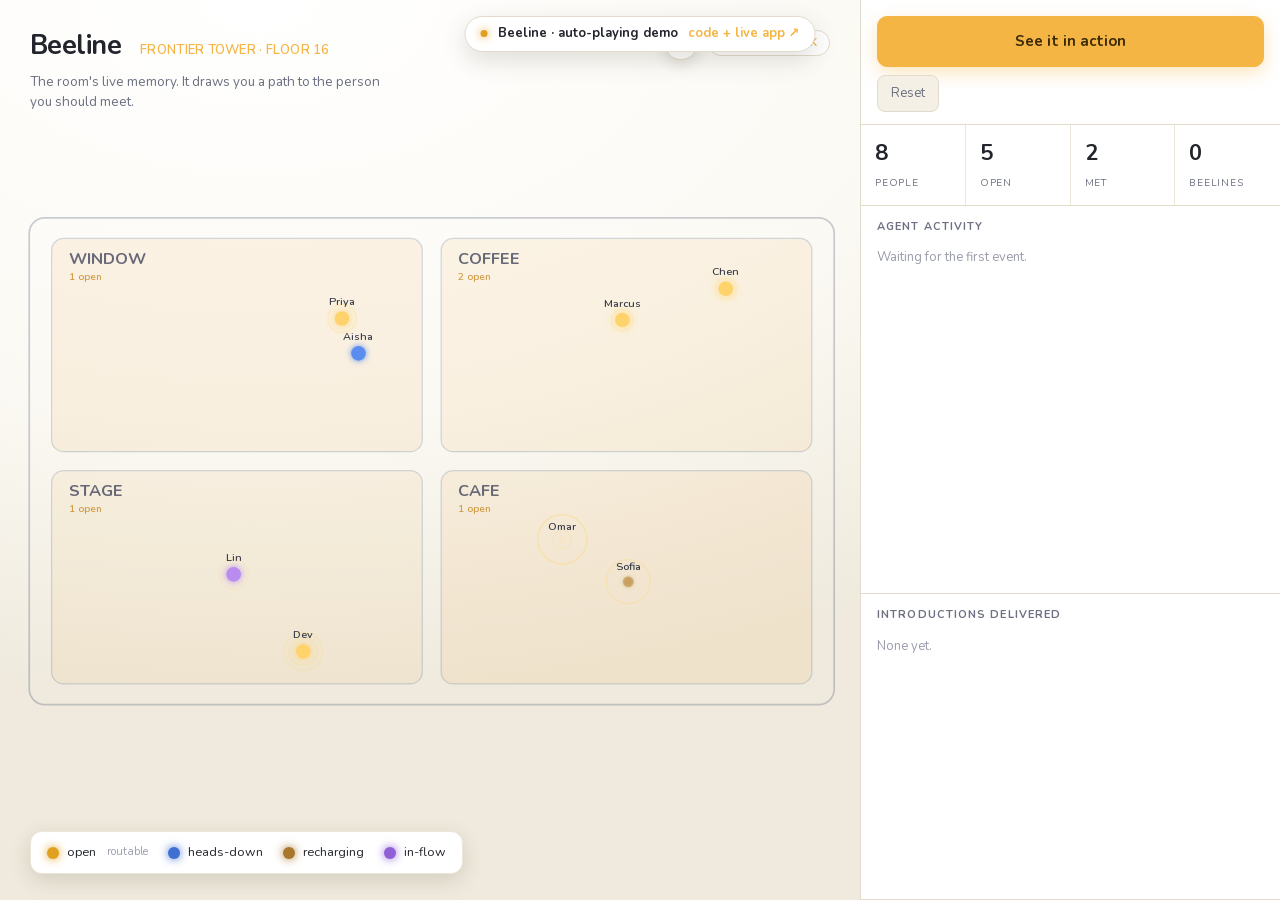
==== docs/index.html @ a18ce35c "Permanent static demo for GitHub Pages: docs/ auto-plays the self-narrating guided demo (no backend)" ====
<!doctype html>
<html lang="en">
<head>
<meta charset="utf-8" />
<meta name="viewport" content="width=device-width, initial-scale=1" />
<title>Beeline — floor 16, live</title>
<link rel="stylesheet" href="fonts/nunito.css" />
<link rel="stylesheet" href="style.css" />
<script>try{document.documentElement.dataset.theme=localStorage.getItem('beeline-theme')||'light';}catch(e){document.documentElement.dataset.theme='light';}</script>
<script>document.documentElement.setAttribute('data-static','1');</script>
<style>
  html[data-static] #qr, html[data-static] #btn-config, html[data-static] #btn-live,
  html[data-static] #meta, html[data-static] #btn-move, html[data-static] #btn-recharge,
  html[data-static] #btn-intro, html[data-static] #btn-demo { display:none !important; }
  #static-banner {
    position: fixed; left: 50%; transform: translateX(-50%); top: 16px; z-index: 50;
    background: var(--panel); color: var(--text); border: 1px solid var(--line);
    border-radius: 999px; padding: 7px 15px; font-size: 13px; font-weight: 700;
    box-shadow: 0 8px 24px var(--shadow); display: flex; gap: 10px; align-items: center;
    font-family: "Nunito", system-ui, sans-serif;
  }
  #static-banner .dot { width: 7px; height: 7px; border-radius: 50%; background: var(--open); box-shadow: 0 0 8px var(--open); }
  #static-banner a { color: var(--accent); text-decoration: none; }
  @media (max-width: 900px){ #static-banner { top: 8px; font-size: 12px; } }
</style>
</head>
<body>
<div id="static-banner"><span class="dot"></span><span>Beeline · auto-playing demo</span><a href="https://github.com/aaryaa8/beeline" target="_blank" rel="noopener">code + live app &#8599;</a></div>

<!-- ============ MAP : the headline ============ -->
<div id="map">
  <canvas id="floor"></canvas>

  <div id="title">
    <div class="brand">
      <h1>Beeline</h1>
      <span class="tag">FRONTIER TOWER · FLOOR 16</span>
    </div>
    <p>The room's live memory. It draws you a path to the person you should meet.</p>
  </div>

  <div id="topright">
    <button id="btn-theme" title="Switch to dark" aria-label="Switch theme">&#9790;</button>
    <div id="mode-badge">source <b id="mode-label">mock</b></div>
  </div>

  <!-- match card (money-shot narration), populated on a delivered intro -->
  <div id="matchcard">
    <div class="kicker">Beeline · go this way</div>
    <div class="head" id="mc-head"></div>
    <div class="msg" id="mc-msg"></div>
    <div class="why" id="mc-why"></div>
    <div class="match" id="mc-match"></div>
    <div class="route" id="mc-route"></div>
  </div>

  <div id="legend">
    <div class="k"><span class="swatch" style="color:var(--open);background:var(--open)"></span>open<span class="sub">routable</span></div>
    <div class="k"><span class="swatch" style="color:var(--heads);background:var(--heads)"></span>heads-down</div>
    <div class="k"><span class="swatch" style="color:var(--recharge);background:var(--recharge)"></span>recharging</div>
    <div class="k"><span class="swatch" style="color:var(--flow);background:var(--flow)"></span>in-flow</div>
  </div>

  <div id="qr">
    <div id="qr-slot"></div>
    <div class="cap">Scan to join</div>
    <div class="url" id="qr-url">/join</div>
  </div>

  <!-- guided, self-narrating demo overlay (lower-third captions) -->
  <div id="guide" hidden>
    <div class="guide-inner">
      <div class="guide-top">
        <span class="guide-kicker">Guided demo</span>
        <span class="guide-step" id="guide-step"></span>
      </div>
      <div class="guide-cap" id="guide-cap" aria-live="polite"></div>
      <div class="guide-bar"><div class="guide-bar-fill" id="guide-bar-fill"></div></div>
      <div class="guide-controls">
        <button id="guide-restart" class="guide-btn">Restart</button>
        <button id="guide-skip" class="guide-btn">Skip</button>
      </div>
    </div>
  </div>
</div>

<!-- ============ SIDE PANEL : agents + intros ============ -->
<div id="side">
  <div id="controls">
    <button class="primary cta" id="btn-fill">See it in action</button>
    <button id="btn-demo">Fill the room</button>
    <button id="btn-move">Move someone</button>
    <button id="btn-recharge">Tap recharging</button>
    <button id="btn-intro">Send a beeline</button>
    <button id="btn-config">Configure space</button>
    <button class="ghost" id="btn-reset">Reset</button>
  </div>
  <div id="meta">
    <span class="chip-meta">mode <b id="meta-mode">mock</b></span>
    <button id="btn-live" class="ghost" style="padding:3px 9px;font-size:11px;">use live stream</button>
  </div>

  <div id="counters">
    <div class="counter"><b id="n-people">0</b><span>people</span></div>
    <div class="counter"><b id="n-open">0</b><span>open</span></div>
    <div class="counter"><b id="n-met">0</b><span>met</span></div>
    <div class="counter"><b id="n-intros">0</b><span>beelines</span></div>
  </div>

  <div class="section" id="traces">
    <h2>Agent activity <span class="count" id="trace-count"></span></h2>
    <div class="scroll" id="trace-list"><div class="empty">Waiting for the first event.</div></div>
  </div>

  <div class="section" id="intros">
    <h2>Introductions delivered <span class="count" id="intro-count"></span></h2>
    <div class="scroll" id="intro-list"><div class="empty">None yet.</div></div>
  </div>
</div>

<!-- ============ CONFIGURE SPACE : drawer ============ -->
<div id="cfg-scrim" hidden></div>
<aside id="cfg" hidden aria-label="Configure space">
  <div class="cfg-head">
    <div>
      <h2>Configure space</h2>
      <p>Set up the map for wherever you are deploying it.</p>
    </div>
    <button id="cfg-close" class="ghost" aria-label="Close">Close</button>
  </div>

  <div class="cfg-body">
    <section class="cfg-sec">
      <h3>Areas</h3>
      <p class="cfg-note">These are the areas the floor plan lays out. Rename, reorder, remove, or add up to eight, then apply.</p>
      <div id="cfg-zones"></div>
      <div class="cfg-row-actions">
        <button id="cfg-add">Add area</button>
        <button id="cfg-apply" class="primary">Apply areas</button>
      </div>
    </section>

    <section class="cfg-sec">
      <h3>Scan the room</h3>
      <p class="cfg-note">Take or choose a photo of the space. Beeline suggests areas and landmarks you can apply.</p>
      <label class="cfg-file">
        <input type="file" id="cfg-scan-file" accept="image/*" capture="environment" />
        <span>Choose or take a photo</span>
      </label>
      <p class="cfg-note cfg-scan-note" id="cfg-scan-note" hidden>Camera needs the shared https link; you can still choose a photo.</p>
      <div id="cfg-scan-out"></div>
    </section>

    <section class="cfg-sec">
      <h3>Optimize the room</h3>
      <p class="cfg-note">Reads the live room and suggests moves that turn shared interests into introductions.</p>
      <button id="cfg-optimize">Get suggestions</button>
      <div id="cfg-opt-out"></div>
    </section>
  </div>
</aside>

<script src="app.js"></script>
<script>setTimeout(function(){var b=document.getElementById('btn-fill'); if(b) b.click();}, 2200);</script>
</body>
</html>
---- docs/fonts/nunito.css ----
/* cyrillic-ext */
@font-face {
  font-family: 'Nunito';
  font-style: normal;
  font-weight: 400;
  font-display: swap;
  src: url(nunito-1.woff2) format('woff2');
  unicode-range: U+0460-052F, U+1C80-1C8A, U+20B4, U+2DE0-2DFF, U+A640-A69F, U+FE2E-FE2F;
}
/* cyrillic */
@font-face {
  font-family: 'Nunito';
  font-style: normal;
  font-weight: 400;
  font-display: swap;
  src: url(nunito-2.woff2) format('woff2');
  unicode-range: U+0301, U+0400-045F, U+0490-0491, U+04B0-04B1, U+2116;
}
/* vietnamese */
@font-face {
  font-family: 'Nunito';
  font-style: normal;
  font-weight: 400;
  font-display: swap;
  src: url(nunito-3.woff2) format('woff2');
  unicode-range: U+0102-0103, U+0110-0111, U+0128-0129, U+0168-0169, U+01A0-01A1, U+01AF-01B0, U+0300-0301, U+0303-0304, U+0308-0309, U+0323, U+0329, U+1EA0-1EF9, U+20AB;
}
/* latin-ext */
@font-face {
  font-family: 'Nunito';
  font-style: normal;
  font-weight: 400;
  font-display: swap;
  src: url(nunito-4.woff2) format('woff2');
  unicode-range: U+0100-02BA, U+02BD-02C5, U+02C7-02CC, U+02CE-02D7, U+02DD-02FF, U+0304, U+0308, U+0329, U+1D00-1DBF, U+1E00-1E9F, U+1EF2-1EFF, U+2020, U+20A0-20AB, U+20AD-20C0, U+2113, U+2C60-2C7F, U+A720-A7FF;
}
/* latin */
@font-face {
  font-family: 'Nunito';
  font-style: normal;
  font-weight: 400;
  font-display: swap;
  src: url(nunito-5.woff2) format('woff2');
  unicode-range: U+0000-00FF, U+0131, U+0152-0153, U+02BB-02BC, U+02C6, U+02DA, U+02DC, U+0304, U+0308, U+0329, U+2000-206F, U+20AC, U+2122, U+2191, U+2193, U+2212, U+2215, U+FEFF, U+FFFD;
}
/* cyrillic-ext */
@font-face {
  font-family: 'Nunito';
  font-style: normal;
  font-weight: 600;
  font-display: swap;
  src: url(nunito-1.woff2) format('woff2');
  unicode-range: U+0460-052F, U+1C80-1C8A, U+20B4, U+2DE0-2DFF, U+A640-A69F, U+FE2E-FE2F;
}
/* cyrillic */
@font-face {
  font-family: 'Nunito';
  font-style: normal;
  font-weight: 600;
  font-display: swap;
  src: url(nunito-2.woff2) format('woff2');
  unicode-range: U+0301, U+0400-045F, U+0490-0491, U+04B0-04B1, U+2116;
}
/* vietnamese */
@font-face {
  font-family: 'Nunito';
  font-style: normal;
  font-weight: 600;
  font-display: swap;
  src: url(nunito-3.woff2) format('woff2');
  unicode-range: U+0102-0103, U+0110-0111, U+0128-0129, U+0168-0169, U+01A0-01A1, U+01AF-01B0, U+0300-0301, U+0303-0304, U+0308-0309, U+0323, U+0329, U+1EA0-1EF9, U+20AB;
}
/* latin-ext */
@font-face {
  font-family: 'Nunito';
  font-style: normal;
  font-weight: 600;
  font-display: swap;
  src: url(nunito-4.woff2) format('woff2');
  unicode-range: U+0100-02BA, U+02BD-02C5, U+02C7-02CC, U+02CE-02D7, U+02DD-02FF, U+0304, U+0308, U+0329, U+1D00-1DBF, U+1E00-1E9F, U+1EF2-1EFF, U+2020, U+20A0-20AB, U+20AD-20C0, U+2113, U+2C60-2C7F, U+A720-A7FF;
}
/* latin */
@font-face {
  font-family: 'Nunito';
  font-style: normal;
  font-weight: 600;
  font-display: swap;
  src: url(nunito-5.woff2) format('woff2');
  unicode-range: U+0000-00FF, U+0131, U+0152-0153, U+02BB-02BC, U+02C6, U+02DA, U+02DC, U+0304, U+0308, U+0329, U+2000-206F, U+20AC, U+2122, U+2191, U+2193, U+2212, U+2215, U+FEFF, U+FFFD;
}
/* cyrillic-ext */
@font-face {
  font-family: 'Nunito';
  font-style: normal;
  font-weight: 700;
  font-display: swap;
  src: url(nunito-1.woff2) format('woff2');
  unicode-range: U+0460-052F, U+1C80-1C8A, U+20B4, U+2DE0-2DFF, U+A640-A69F, U+FE2E-FE2F;
}
/* cyrillic */
@font-face {
  font-family: 'Nunito';
  font-style: normal;
  font-weight: 700;
  font-display: swap;
  src: url(nunito-2.woff2) format('woff2');
  unicode-range: U+0301, U+0400-045F, U+0490-0491, U+04B0-04B1, U+2116;
}
/* vietnamese */
@font-face {
  font-family: 'Nunito';
  font-style: normal;
  font-weight: 700;
  font-display: swap;
  src: url(nunito-3.woff2) format('woff2');
  unicode-range: U+0102-0103, U+0110-0111, U+0128-0129, U+0168-0169, U+01A0-01A1, U+01AF-01B0, U+0300-0301, U+0303-0304, U+0308-0309, U+0323, U+0329, U+1EA0-1EF9, U+20AB;
}
/* latin-ext */
@font-face {
  font-family: 'Nunito';
  font-style: normal;
  font-weight: 700;
  font-display: swap;
  src: url(nunito-4.woff2) format('woff2');
  unicode-range: U+0100-02BA, U+02BD-02C5, U+02C7-02CC, U+02CE-02D7, U+02DD-02FF, U+0304, U+0308, U+0329, U+1D00-1DBF, U+1E00-1E9F, U+1EF2-1EFF, U+2020, U+20A0-20AB, U+20AD-20C0, U+2113, U+2C60-2C7F, U+A720-A7FF;
}
/* latin */
@font-face {
  font-family: 'Nunito';
  font-style: normal;
  font-weight: 700;
  font-display: swap;
  src: url(nunito-5.woff2) format('woff2');
  unicode-range: U+0000-00FF, U+0131, U+0152-0153, U+02BB-02BC, U+02C6, U+02DA, U+02DC, U+0304, U+0308, U+0329, U+2000-206F, U+20AC, U+2122, U+2191, U+2193, U+2212, U+2215, U+FEFF, U+FFFD;
}
/* cyrillic-ext */
@font-face {
  font-family: 'Nunito';
  font-style: normal;
  font-weight: 800;
  font-display: swap;
  src: url(nunito-1.woff2) format('woff2');
  unicode-range: U+0460-052F, U+1C80-1C8A, U+20B4, U+2DE0-2DFF, U+A640-A69F, U+FE2E-FE2F;
}
/* cyrillic */
@font-face {
  font-family: 'Nunito';
  font-style: normal;
  font-weight: 800;
  font-display: swap;
  src: url(nunito-2.woff2) format('woff2');
  unicode-range: U+0301, U+0400-045F, U+0490-0491, U+04B0-04B1, U+2116;
}
/* vietnamese */
@font-face {
  font-family: 'Nunito';
  font-style: normal;
  font-weight: 800;
  font-display: swap;
  src: url(nunito-3.woff2) format('woff2');
  unicode-range: U+0102-0103, U+0110-0111, U+0128-0129, U+0168-0169, U+01A0-01A1, U+01AF-01B0, U+0300-0301, U+0303-0304, U+0308-0309, U+0323, U+0329, U+1EA0-1EF9, U+20AB;
}
/* latin-ext */
@font-face {
  font-family: 'Nunito';
  font-style: normal;
  font-weight: 800;
  font-display: swap;
  src: url(nunito-4.woff2) format('woff2');
  unicode-range: U+0100-02BA, U+02BD-02C5, U+02C7-02CC, U+02CE-02D7, U+02DD-02FF, U+0304, U+0308, U+0329, U+1D00-1DBF, U+1E00-1E9F, U+1EF2-1EFF, U+2020, U+20A0-20AB, U+20AD-20C0, U+2113, U+2C60-2C7F, U+A720-A7FF;
}
/* latin */
@font-face {
  font-family: 'Nunito';
  font-style: normal;
  font-weight: 800;
  font-display: swap;
  src: url(nunito-5.woff2) format('woff2');
  unicode-range: U+0000-00FF, U+0131, U+0152-0153, U+02BB-02BC, U+02C6, U+02DA, U+02DC, U+0304, U+0308, U+0329, U+2000-206F, U+20AC, U+2122, U+2191, U+2193, U+2212, U+2215, U+FEFF, U+FFFD;
}
---- docs/style.css ----
/* ============================================================= *
 * Beeline — WP6 floor-plan map. Light by default, projector-legible,
 * with a dark variant behind [data-theme="dark"]. The honey accent
 * carries across both. No CDNs, no build step. All styling lives here.
 * ============================================================= */
:root {
  /* ---- LIGHT (default): clean, warm, high-contrast ---- */
  --bg:        #f4f1e9;
  --map-bg:    #fbf9f3;
  --map-g1:    #ffffff;
  --map-g3:    #efeadd;
  --panel:     #ffffff;
  --panel-2:   #f4f0e6;
  --line:      #e2dbcb;
  --line-soft: #ece6d8;
  --text:      #23252c;
  --dim:       #6c7080;
  --dim-2:     #9a9dab;
  --hover:     #efeadd;

  /* the two blue chips used across intro/match cards */
  --chip-blue-bg:     rgba(70,110,190,.12);
  --chip-blue-fg:     #3a63b0;
  --chip-blue-border: rgba(70,110,190,.28);

  /* match card (money shot) surface */
  --card-bg:     linear-gradient(180deg, #fffaf0, #fdf6e8);
  --card-border: #e6d3a3;
  --card-line:   #ecdcb4;

  /* emotional-state colors (self-reported, never sensed) */
  --open:      #e0a020;   /* warm honey, darkened for light bg */
  --heads:     #3f6fd0;   /* blue           */
  --recharge:  #a9772c;   /* dim amber      */
  --flow:      #8f5fd6;   /* violet         */

  --ok:        #2f9d57;   /* approved       */
  --hold:      #c79021;   /* held           */
  --veto:      #cc5340;   /* vetoed         */

  --accent:    #f5b544;
  --path:      #e0a020;
  --shadow:    rgba(60,55,35,.16);
}

:root[data-theme="dark"] {
  --bg:        #0a0b0f;
  --map-bg:    #0d0f16;
  --map-g1:    #12151f;
  --map-g3:    #090a10;
  --panel:     #10121a;
  --panel-2:   #161824;
  --line:      #262a3a;
  --line-soft: #1c1f2c;
  --text:      #eef1f7;
  --dim:       #8b90a3;
  --dim-2:     #626678;
  --hover:     #1e2130;

  --chip-blue-bg:     rgba(120,150,200,.14);
  --chip-blue-fg:     #a9c4ef;
  --chip-blue-border: rgba(120,150,200,.3);

  --card-bg:     linear-gradient(180deg, rgba(28,24,14,.96), rgba(18,16,12,.96));
  --card-border: #4a3f22;
  --card-line:   #38301b;

  --open:      #ffd36b;
  --heads:     #5b8def;
  --recharge:  #b98a3e;
  --flow:      #b98cf0;

  --ok:        #6bd08a;
  --hold:      #e6bb52;
  --veto:      #e0705f;

  --accent:    #ffd36b;
  --path:      #ffd884;
  --shadow:    rgba(0,0,0,.5);
}

* { box-sizing: border-box; }
html, body { height: 100%; margin: 0; }
body {
  background: var(--bg);
  color: var(--text);
  font: 15px/1.5 "Nunito", ui-sans-serif, -apple-system, "SF Pro Text", system-ui, sans-serif;
  display: grid;
  grid-template-columns: 1fr 420px;
  overflow: hidden;
  -webkit-font-smoothing: antialiased;
}

/* On a projector or laptop (wide) the map takes the flexible column and the
   panel is a fixed 420px, which is the demo target. Below 900px (a phone, or a
   cramped preview) that would crush the floor plan, so stack instead: map on
   top with a real height, panel scrolling beneath. The map is never squeezed. */
@media (max-width: 900px) {
  body { grid-template-columns: 1fr; grid-template-rows: 62vh 1fr; overflow: auto; }
  #map { min-height: 62vh; }
  #side { border-left: none; border-top: 1px solid var(--line); }
}

/* ------------------------------------------------------------- *
 * MAP (the headline)
 * ------------------------------------------------------------- */
#map {
  position: relative;
  background:
    radial-gradient(1200px 700px at 30% 0%, var(--map-g1) 0%, var(--map-bg) 60%, var(--map-g3) 100%);
  overflow: hidden;
}
#map canvas#floor { position: absolute; inset: 0; display: block; width: 100%; height: 100%; }

#title { position: absolute; top: 26px; left: 30px; pointer-events: none; z-index: 3; }
#title .brand { display: flex; align-items: baseline; gap: 12px; }
#title h1 { margin: 0; font-size: 27px; font-weight: 700; letter-spacing: -0.02em; }
#title .tag { color: var(--accent); font-size: 13px; font-weight: 600; letter-spacing: .02em; }
#title p { margin: 5px 0 0; color: var(--dim); font-size: 13.5px; max-width: 46ch; }

/* top-right cluster: theme toggle + live/mock badge */
#topright {
  position: absolute; top: 26px; right: 30px; z-index: 4;
  display: flex; align-items: center; gap: 10px;
}
#btn-theme {
  width: 34px; height: 34px; padding: 0; border-radius: 50%;
  font-size: 16px; line-height: 1; cursor: pointer;
  background: var(--panel); color: var(--text);
  border: 1px solid var(--line); box-shadow: 0 4px 14px var(--shadow);
  display: flex; align-items: center; justify-content: center;
  transition: background .15s ease, border-color .15s ease;
}
#btn-theme:hover { background: var(--hover); border-color: var(--accent); }
#mode-badge {
  font-size: 11px; letter-spacing: .12em; text-transform: uppercase;
  color: var(--dim); border: 1px solid var(--line);
  padding: 4px 11px; border-radius: 20px; background: var(--panel);
}
#mode-badge b { color: var(--accent); font-weight: 700; }
#mode-badge.live b { color: var(--ok); }
:root[data-theme="dark"] #mode-badge { background: rgba(0,0,0,.25); }

/* state legend */
#legend {
  position: absolute; left: 30px; bottom: 26px; z-index: 3;
  display: flex; gap: 20px; flex-wrap: wrap;
  background: var(--panel); border: 1px solid var(--line-soft);
  border-radius: 12px; padding: 11px 16px; backdrop-filter: blur(4px);
  box-shadow: 0 6px 20px var(--shadow);
}
#legend .k { display: flex; align-items: center; gap: 8px; font-size: 12.5px; color: var(--text); }
#legend .swatch { width: 12px; height: 12px; border-radius: 50%; box-shadow: 0 0 10px currentColor; }
#legend .sub { color: var(--dim-2); font-size: 11px; margin-left: 3px; }

/* QR — judges scan to join */
#qr {
  position: absolute; right: 30px; bottom: 26px; z-index: 3;
  background: #f7f7f2; color: #14161c; border-radius: 14px;
  padding: 12px 12px 10px; text-align: center;
  box-shadow: 0 10px 30px rgba(0,0,0,.45);
  width: 168px;
}
#qr canvas, #qr .placeholder { display: block; margin: 0 auto; border-radius: 6px; }
#qr .placeholder {
  width: 132px; height: 132px; background: #e9e9e2; color: #14161c;
  display: flex; align-items: center; justify-content: center; text-align: center;
  font-size: 10px; padding: 8px; line-height: 1.3; border: 1px dashed #b9b9ad;
}
#qr .cap { margin-top: 7px; font-size: 11px; font-weight: 700; letter-spacing: .04em; }
#qr .url { font-size: 10px; color: #565a63; word-break: break-all; margin-top: 1px; }

/* match card — the money shot narration */
#matchcard {
  position: absolute; left: 30px; top: 118px; z-index: 4;
  width: 340px; max-width: 42vw;
  background: var(--card-bg);
  border: 1px solid var(--card-border); border-radius: 16px;
  padding: 16px 18px; box-shadow: 0 18px 50px var(--shadow);
  opacity: 0; transform: translateY(-8px); pointer-events: none;
  transition: opacity .4s ease, transform .4s ease;
}
#matchcard.show { opacity: 1; transform: translateY(0); }
#matchcard .kicker {
  font-size: 10.5px; letter-spacing: .14em; text-transform: uppercase;
  color: var(--accent); font-weight: 700;
}
#matchcard .head { margin: 6px 0 2px; font-size: 17px; font-weight: 600; }
#matchcard .msg { margin: 8px 0 0; font-size: 14px; color: var(--text); }
#matchcard .why { margin: 8px 0 0; font-size: 12.5px; color: var(--dim); }
#matchcard .match {
  margin-top: 12px; padding-top: 11px; border-top: 1px solid var(--card-line);
  display: flex; flex-direction: column; gap: 7px;
}
#matchcard .pair {
  display: flex; align-items: center; gap: 8px; flex-wrap: wrap;
  font-size: 12px;
}
#matchcard .chip {
  background: rgba(245,181,68,.16); color: var(--open);
  border: 1px solid rgba(245,181,68,.36); border-radius: 20px;
  padding: 2px 10px; font-weight: 600;
}
#matchcard .chip.topic { background: var(--chip-blue-bg); color: var(--chip-blue-fg); border-color: var(--chip-blue-border); }
#matchcard .arrow { color: var(--dim); }
#matchcard .route {
  margin-top: 11px; font-size: 12px; color: var(--dim);
}
#matchcard .route b { color: var(--text); font-weight: 600; }

/* ------------------------------------------------------------- *
 * GUIDED DEMO — self-narrating lower-third captions
 * Dark banner + white text so it stays legible on the light map
 * and in a screen recording, regardless of theme.
 * ------------------------------------------------------------- */
#guide {
  position: absolute; left: 50%; bottom: 30px; transform: translateX(-50%);
  z-index: 6; width: min(620px, 60vw); pointer-events: none;
}
#guide[hidden] { display: none; }
#guide .guide-inner {
  background: rgba(18,19,26,.92); color: #fff;
  border: 1px solid rgba(255,216,132,.28); border-radius: 14px;
  padding: 13px 18px 12px; box-shadow: 0 16px 44px rgba(0,0,0,.42);
  backdrop-filter: blur(6px);
  opacity: 0; transform: translateY(10px);
  transition: opacity .35s ease, transform .35s ease;
}
#guide.show .guide-inner { opacity: 1; transform: translateY(0); pointer-events: auto; }
.guide-top {
  display: flex; justify-content: space-between; align-items: center;
  margin-bottom: 6px;
}
.guide-kicker {
  font-size: 10px; letter-spacing: .16em; text-transform: uppercase;
  color: #ffd884; font-weight: 700;
}
.guide-step { font-size: 11px; color: rgba(255,255,255,.6); font-variant-numeric: tabular-nums; }
.guide-cap {
  font-size: 18px; line-height: 1.4; font-weight: 600; color: #fff;
  min-height: 2.6em; display: flex; align-items: center;
}
.guide-bar {
  height: 4px; border-radius: 4px; background: rgba(255,255,255,.14);
  overflow: hidden; margin-top: 10px;
}
.guide-bar-fill {
  height: 100%; width: 0%; border-radius: 4px;
  background: linear-gradient(90deg, #f5b544, #ffd884);
}
.guide-controls { display: flex; gap: 8px; margin-top: 11px; justify-content: flex-end; }
.guide-btn {
  font: inherit; font-size: 12.5px; font-weight: 700; cursor: pointer;
  padding: 6px 14px; border-radius: 8px;
  background: rgba(255,255,255,.1); color: #fff;
  border: 1px solid rgba(255,255,255,.22);
  transition: background .15s ease, border-color .15s ease;
}
.guide-btn:hover { background: rgba(255,255,255,.2); border-color: rgba(255,216,132,.5); }
#guide-restart { background: rgba(245,181,68,.9); color: #3a2b06; border-color: rgba(245,181,68,.9); }
#guide-restart:hover { background: #ffd884; }
@media (max-width: 900px) { #guide { width: 86vw; bottom: 16px; } .guide-cap { font-size: 16px; } }

/* scan robustness note (camera needs https) */
.cfg-scan-note {
  margin-top: 10px; margin-bottom: 0;
  color: var(--hold); font-size: 12px;
}
.cfg-scan-note[hidden] { display: none; }

/* ------------------------------------------------------------- *
 * SIDE PANEL — agent activity + introductions
 * ------------------------------------------------------------- */
#side {
  background: var(--panel);
  border-left: 1px solid var(--line);
  display: flex; flex-direction: column; overflow: hidden;
}
#controls { padding: 16px 16px 12px; border-bottom: 1px solid var(--line); display: flex; flex-wrap: wrap; gap: 8px; }
button {
  font: inherit; font-size: 13px; padding: 8px 13px; border-radius: 8px; cursor: pointer;
  background: var(--panel-2); color: var(--text); border: 1px solid var(--line);
  transition: background .15s ease, border-color .15s ease;
}
button:hover { background: var(--hover); }
button.primary { background: var(--accent); color: #3a2b06; border-color: var(--accent); font-weight: 700; }
button.primary:hover { filter: brightness(1.06); }
button.ghost { color: var(--dim); }

/* the dominant call-to-action: full-width, larger, gently pulsing so a
   first-time visitor knows where to click */
button.cta {
  flex: 1 0 100%;
  padding: 13px 16px; font-size: 15px; letter-spacing: .01em;
  border-radius: 10px;
  box-shadow: 0 6px 18px rgba(245,181,68,.34);
  animation: cta-pulse 2.4s ease-in-out infinite;
}
button.cta:hover { filter: brightness(1.06); animation: none; }
@keyframes cta-pulse {
  0%, 100% { box-shadow: 0 6px 18px rgba(245,181,68,.30); }
  50%      { box-shadow: 0 6px 26px rgba(245,181,68,.55); }
}
@media (prefers-reduced-motion: reduce) { button.cta { animation: none; } }
#meta { padding: 0 16px 14px; font-size: 11.5px; color: var(--dim); display: flex; flex-wrap: wrap; gap: 6px; align-items: center; }
.chip-meta { border: 1px solid var(--line); border-radius: 20px; padding: 3px 10px; }
.chip-meta b { color: var(--text); font-weight: 600; }

/* counters row */
#counters {
  display: grid; grid-template-columns: repeat(4, 1fr);
  border-bottom: 1px solid var(--line);
}
#counters .counter { padding: 12px 14px; border-right: 1px solid var(--line-soft); }
#counters .counter:last-child { border-right: none; }
#counters b { display: block; font-size: 22px; font-weight: 700; font-variant-numeric: tabular-nums; }
#counters span { font-size: 10px; color: var(--dim); text-transform: uppercase; letter-spacing: .08em; }

.section { border-bottom: 1px solid var(--line); display: flex; flex-direction: column; min-height: 0; }
.section > h2 {
  margin: 0; padding: 13px 16px 9px; font-size: 11px; font-weight: 700;
  text-transform: uppercase; letter-spacing: .1em; color: var(--dim);
  display: flex; justify-content: space-between; align-items: center;
}
.section > h2 .count { color: var(--dim-2); font-weight: 600; }
.scroll { overflow-y: auto; padding: 0 16px 14px; }
#traces { flex: 1 1 56%; }
#intros { flex: 1 1 44%; }

/* trace entries */
.trace {
  border-left: 3px solid var(--line);
  padding: 8px 0 10px 13px; margin-bottom: 11px;
}
.trace.approved { border-left-color: var(--ok); }
.trace.held     { border-left-color: var(--hold); }
.trace.vetoed   { border-left-color: var(--veto); }
.trace .ev { font-size: 11.5px; color: var(--dim); letter-spacing: .02em; }
.trace .ev b { color: var(--text); font-weight: 600; }
.trace .step { font-size: 13px; margin-top: 4px; display: flex; gap: 7px; align-items: baseline; }
.trace .step .name {
  color: var(--dim); font-size: 11px; min-width: 92px; letter-spacing: .02em;
  font-variant: small-caps; text-transform: lowercase;
}
.trace .step .detail { flex: 1; }
.tag { font-size: 10px; padding: 1px 7px; border-radius: 5px; letter-spacing: .05em; font-weight: 700; white-space: nowrap; }
.tag.ok   { background: rgba(107,208,138,.16); color: var(--ok); }
.tag.hold { background: rgba(230,187,82,.16); color: var(--hold); }
.tag.no   { background: rgba(224,112,95,.16); color: var(--veto); }

/* introduction cards */
.intro {
  background: var(--panel-2); border: 1px solid var(--line); border-radius: 11px;
  padding: 12px 13px; margin-bottom: 10px;
}
.intro .to { font-size: 11.5px; color: var(--dim); }
.intro .to b { color: var(--text); font-weight: 600; }
.intro .msg { margin-top: 5px; font-size: 13.5px; line-height: 1.45; }
.intro .foot {
  margin-top: 8px; padding-top: 8px; border-top: 1px solid var(--line-soft);
  display: flex; flex-wrap: wrap; gap: 6px;
}
.intro .mchip {
  font-size: 10.5px; border-radius: 20px; padding: 2px 9px; font-weight: 600;
  background: rgba(245,181,68,.14); color: var(--open); border: 1px solid rgba(245,181,68,.3);
}
.intro .mchip.via { background: var(--chip-blue-bg); color: var(--chip-blue-fg); border-color: var(--chip-blue-border); }

.empty { color: var(--dim-2); font-size: 13px; padding: 4px 0 8px; }

/* thin scrollbars */
.scroll::-webkit-scrollbar { width: 8px; }
.scroll::-webkit-scrollbar-thumb { background: transparent; border-radius: 8px; }
.scroll:hover::-webkit-scrollbar-thumb { background: var(--line); }

/* ------------------------------------------------------------- *
 * CONFIGURE SPACE — drawer
 * ------------------------------------------------------------- */
#cfg-scrim {
  position: fixed; inset: 0; z-index: 20;
  background: rgba(20,18,12,.42); backdrop-filter: blur(2px);
}
#cfg {
  position: fixed; top: 0; right: 0; bottom: 0; z-index: 21;
  width: 440px; max-width: 92vw;
  background: var(--panel); border-left: 1px solid var(--line);
  box-shadow: -18px 0 50px var(--shadow);
  display: flex; flex-direction: column;
  transform: translateX(0); animation: cfg-in .22s ease;
}
@keyframes cfg-in { from { transform: translateX(24px); opacity: .4; } to { transform: translateX(0); opacity: 1; } }
#cfg[hidden], #cfg-scrim[hidden] { display: none; }

.cfg-head {
  display: flex; align-items: flex-start; justify-content: space-between; gap: 12px;
  padding: 18px 20px 14px; border-bottom: 1px solid var(--line);
}
.cfg-head h2 { margin: 0; font-size: 17px; font-weight: 800; }
.cfg-head p { margin: 3px 0 0; font-size: 12.5px; color: var(--dim); }

.cfg-body { overflow-y: auto; padding: 4px 20px 24px; }
.cfg-sec { padding: 18px 0; border-bottom: 1px solid var(--line-soft); }
.cfg-sec:last-child { border-bottom: none; }
.cfg-sec h3 { margin: 0 0 4px; font-size: 12px; font-weight: 800; text-transform: uppercase; letter-spacing: .08em; }
.cfg-note { margin: 0 0 12px; font-size: 12.5px; color: var(--dim); line-height: 1.5; }

.cfg-zone {
  display: flex; align-items: center; gap: 7px; margin-bottom: 8px;
}
.cfg-zone input[type="text"] {
  flex: 1; font: inherit; font-size: 13.5px; padding: 8px 11px;
  border-radius: 8px; border: 1px solid var(--line);
  background: var(--panel-2); color: var(--text);
}
.cfg-zone input[type="text"]:focus { outline: none; border-color: var(--accent); }
.cfg-zone .mv {
  width: 30px; height: 32px; padding: 0; font-size: 13px; line-height: 1;
  border-radius: 7px; color: var(--dim);
}
.cfg-zone .rm { color: var(--veto); }
.cfg-zone .mv:disabled { opacity: .3; cursor: default; }

.cfg-row-actions { display: flex; gap: 8px; margin-top: 12px; }

.cfg-file {
  display: block; border: 1px dashed var(--line); border-radius: 10px;
  padding: 16px; text-align: center; cursor: pointer; color: var(--dim);
  font-size: 13px; background: var(--panel-2);
  transition: border-color .15s ease, color .15s ease;
}
.cfg-file:hover { border-color: var(--accent); color: var(--text); }
.cfg-file input { position: absolute; width: 1px; height: 1px; opacity: 0; overflow: hidden; }

.cfg-result { margin-top: 14px; }
.cfg-result .src {
  font-size: 10.5px; text-transform: uppercase; letter-spacing: .08em;
  color: var(--dim-2); margin-bottom: 8px;
}
.cfg-result .summary { font-size: 12.5px; color: var(--dim); line-height: 1.5; margin-bottom: 10px; }
.cfg-chips { display: flex; flex-wrap: wrap; gap: 6px; margin-bottom: 12px; }
.cfg-chip {
  font-size: 12px; font-weight: 600; border-radius: 20px; padding: 3px 11px;
  background: rgba(245,181,68,.14); color: var(--open); border: 1px solid rgba(245,181,68,.3);
}
.cfg-landmark { font-size: 12.5px; color: var(--text); margin: 5px 0; }
.cfg-landmark b { font-weight: 700; }
.cfg-landmark span { color: var(--dim); }

.cfg-sug {
  border-left: 3px solid var(--accent); padding: 4px 0 6px 12px; margin: 10px 0;
}
.cfg-sug .t { font-size: 13.5px; font-weight: 700; }
.cfg-sug .d { font-size: 12.5px; color: var(--dim); line-height: 1.5; margin-top: 2px; }

.cfg-busy { font-size: 12.5px; color: var(--dim); padding: 8px 0; }
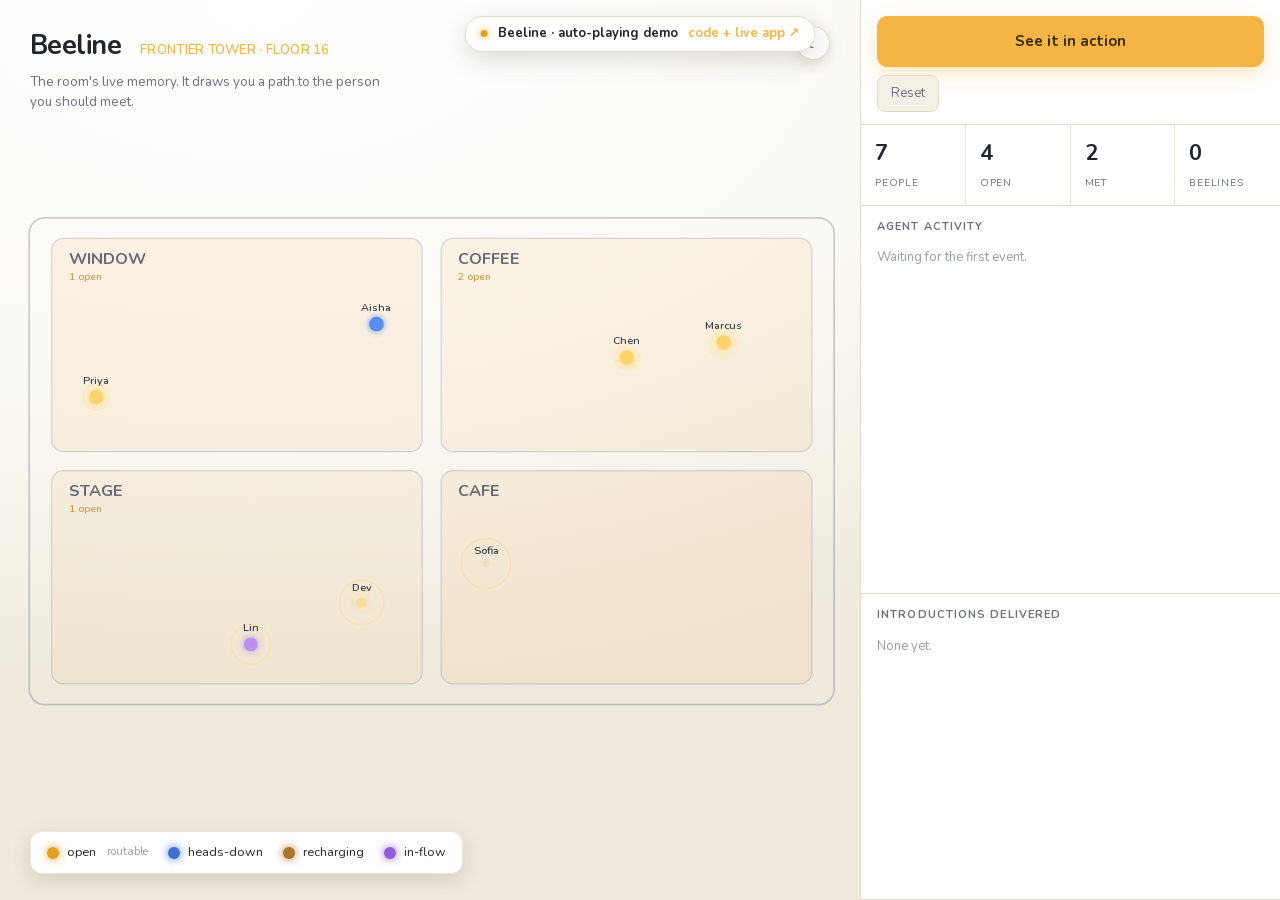
==== commit b905d467: "docs: hide source badge on static demo so the banner sits cleanly" ====
--- a/docs/index.html
+++ b/docs/index.html
@@ -11,7 +11,7 @@
 <style>
   html[data-static] #qr, html[data-static] #btn-config, html[data-static] #btn-live,
   html[data-static] #meta, html[data-static] #btn-move, html[data-static] #btn-recharge,
-  html[data-static] #btn-intro, html[data-static] #btn-demo { display:none !important; }
+  html[data-static] #btn-intro, html[data-static] #btn-demo, html[data-static] #mode-badge { display:none !important; }
   #static-banner {
     position: fixed; left: 50%; transform: translateX(-50%); top: 16px; z-index: 50;
     background: var(--panel); color: var(--text); border: 1px solid var(--line);
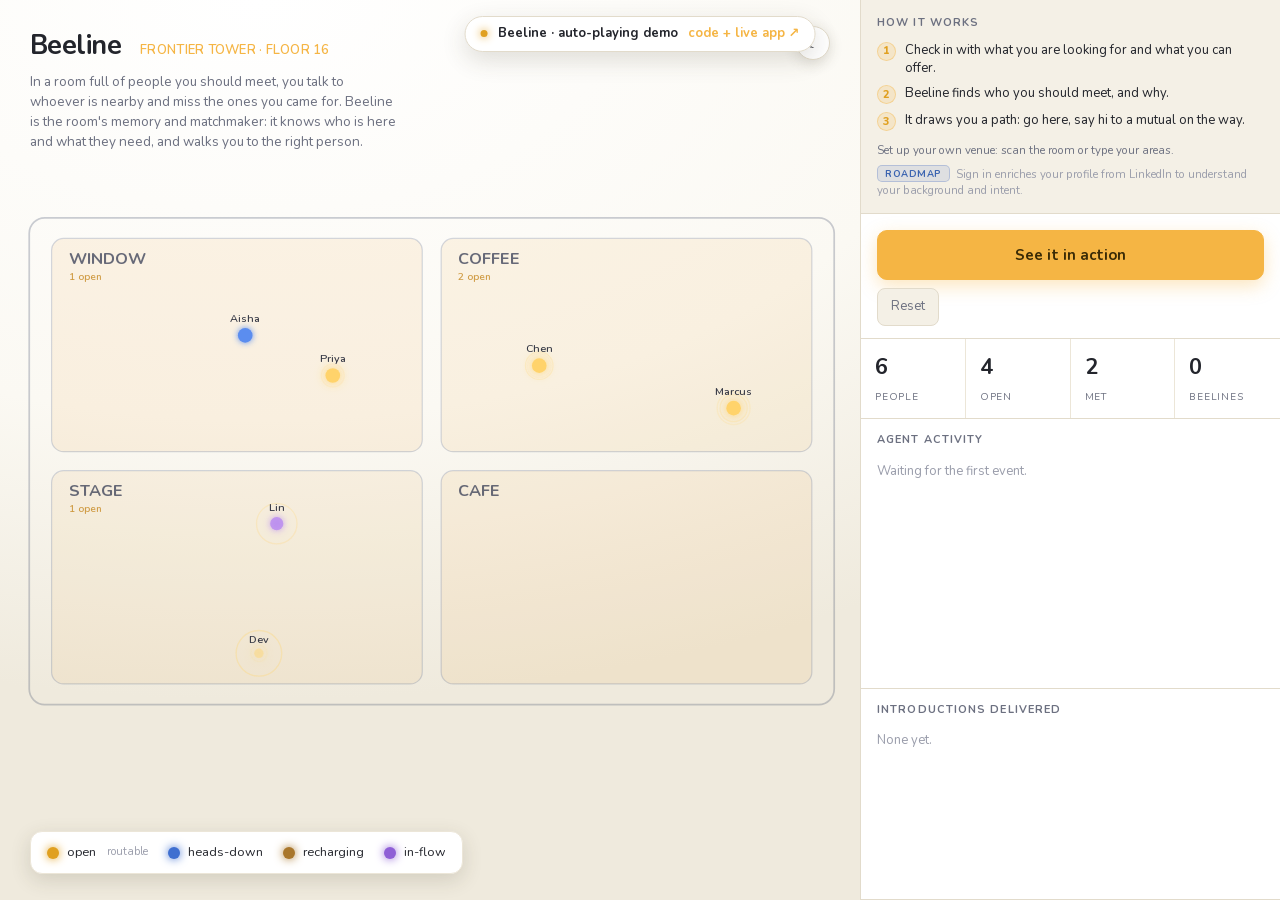
==== commit fddfa52f: "Demo clarity: state the problem+goal in the header, always-visible 'How it works' 3-step, LinkedIn-e" ====
--- a/docs/index.html
+++ b/docs/index.html
@@ -25,7 +25,7 @@
 </style>
 </head>
 <body>
-<div id="static-banner"><span class="dot"></span><span>Beeline · auto-playing demo</span><a href="https://github.com/aaryaa8/beeline" target="_blank" rel="noopener">code + live app &#8599;</a></div>
+<div id="static-banner"><span class="dot"></span><span>Beeline &middot; auto-playing demo</span><a href="https://github.com/aaryaa8/beeline" target="_blank" rel="noopener">code + live app &#8599;</a></div>
 
 <!-- ============ MAP : the headline ============ -->
 <div id="map">
@@ -36,7 +36,7 @@
       <h1>Beeline</h1>
       <span class="tag">FRONTIER TOWER · FLOOR 16</span>
     </div>
-    <p>The room's live memory. It draws you a path to the person you should meet.</p>
+    <p>In a room full of people you should meet, you talk to whoever is nearby and miss the ones you came for. Beeline is the room's memory and matchmaker: it knows who is here and what they need, and walks you to the right person.</p>
   </div>
 
   <div id="topright">
@@ -67,16 +67,16 @@
     <div class="url" id="qr-url">/join</div>
   </div>
 
-  <!-- guided, self-narrating demo overlay (lower-third captions) -->
+  <!-- guided, self-narrating demo — a full-width bar pinned to the bottom -->
   <div id="guide" hidden>
+    <div class="guide-bar"><div class="guide-bar-fill" id="guide-bar-fill"></div></div>
     <div class="guide-inner">
-      <div class="guide-top">
+      <div class="guide-main">
         <span class="guide-kicker">Guided demo</span>
+        <div class="guide-cap" id="guide-cap" aria-live="polite"></div>
+      </div>
+      <div class="guide-side">
         <span class="guide-step" id="guide-step"></span>
-      </div>
-      <div class="guide-cap" id="guide-cap" aria-live="polite"></div>
-      <div class="guide-bar"><div class="guide-bar-fill" id="guide-bar-fill"></div></div>
-      <div class="guide-controls">
         <button id="guide-restart" class="guide-btn">Restart</button>
         <button id="guide-skip" class="guide-btn">Skip</button>
       </div>
@@ -86,6 +86,19 @@
 
 <!-- ============ SIDE PANEL : agents + intros ============ -->
 <div id="side">
+  <div id="howitworks">
+    <div class="hiw-title">How it works</div>
+    <ol class="hiw-steps">
+      <li><span class="hiw-n">1</span><span>Check in with what you are looking for and what you can offer.</span></li>
+      <li><span class="hiw-n">2</span><span>Beeline finds who you should meet, and why.</span></li>
+      <li><span class="hiw-n">3</span><span>It draws you a path: go here, say hi to a mutual on the way.</span></li>
+    </ol>
+    <div class="hiw-notes">
+      <div class="hiw-note">Set up your own venue: scan the room or type your areas.</div>
+      <div class="hiw-note roadmap"><span class="hiw-tag">Roadmap</span>Sign in enriches your profile from LinkedIn to understand your background and intent.</div>
+    </div>
+  </div>
+
   <div id="controls">
     <button class="primary cta" id="btn-fill">See it in action</button>
     <button id="btn-demo">Fill the room</button>
@@ -124,7 +137,7 @@
   <div class="cfg-head">
     <div>
       <h2>Configure space</h2>
-      <p>Set up the map for wherever you are deploying it.</p>
+      <p>Beeline works anywhere. Set up your own venue: scan the room with a photo, or type your own areas.</p>
     </div>
     <button id="cfg-close" class="ghost" aria-label="Close">Close</button>
   </div>
--- a/docs/style.css
+++ b/docs/style.css
@@ -209,49 +209,50 @@
 #matchcard .route b { color: var(--text); font-weight: 600; }
 
 /* ------------------------------------------------------------- *
- * GUIDED DEMO — self-narrating lower-third captions
- * Dark banner + white text so it stays legible on the light map
- * and in a screen recording, regardless of theme.
+ * GUIDED DEMO — a full-width bar pinned to the bottom of the viewport.
+ * It never covers the floor plan's areas or people. Dark banner + white
+ * text so captions stay legible on the light map and in a screen
+ * recording, in both themes.
  * ------------------------------------------------------------- */
 #guide {
-  position: absolute; left: 50%; bottom: 30px; transform: translateX(-50%);
-  z-index: 6; width: min(620px, 60vw); pointer-events: none;
-}
+  position: fixed; left: 0; right: 0; bottom: 0; z-index: 30;
+  background: rgba(16,17,24,.95); color: #fff;
+  border-top: 1px solid rgba(255,216,132,.34);
+  box-shadow: 0 -10px 34px rgba(0,0,0,.38);
+  backdrop-filter: blur(8px);
+  opacity: 0; transform: translateY(100%);
+  transition: opacity .35s ease, transform .35s ease;
+  pointer-events: none;
+}
+#guide.show { opacity: 1; transform: translateY(0); pointer-events: auto; }
 #guide[hidden] { display: none; }
-#guide .guide-inner {
-  background: rgba(18,19,26,.92); color: #fff;
-  border: 1px solid rgba(255,216,132,.28); border-radius: 14px;
-  padding: 13px 18px 12px; box-shadow: 0 16px 44px rgba(0,0,0,.42);
-  backdrop-filter: blur(6px);
-  opacity: 0; transform: translateY(10px);
-  transition: opacity .35s ease, transform .35s ease;
-}
-#guide.show .guide-inner { opacity: 1; transform: translateY(0); pointer-events: auto; }
-.guide-top {
-  display: flex; justify-content: space-between; align-items: center;
-  margin-bottom: 6px;
-}
+.guide-bar {
+  height: 3px; background: rgba(255,255,255,.14); overflow: hidden;
+}
+.guide-bar-fill {
+  height: 100%; width: 0%;
+  background: linear-gradient(90deg, #f5b544, #ffd884);
+}
+.guide-inner {
+  display: flex; align-items: center; gap: 24px;
+  max-width: 1500px; margin: 0 auto; padding: 12px 26px;
+}
+.guide-main { flex: 1; min-width: 0; display: flex; flex-direction: column; gap: 2px; }
 .guide-kicker {
   font-size: 10px; letter-spacing: .16em; text-transform: uppercase;
   color: #ffd884; font-weight: 700;
 }
-.guide-step { font-size: 11px; color: rgba(255,255,255,.6); font-variant-numeric: tabular-nums; }
 .guide-cap {
-  font-size: 18px; line-height: 1.4; font-weight: 600; color: #fff;
-  min-height: 2.6em; display: flex; align-items: center;
-}
-.guide-bar {
-  height: 4px; border-radius: 4px; background: rgba(255,255,255,.14);
-  overflow: hidden; margin-top: 10px;
-}
-.guide-bar-fill {
-  height: 100%; width: 0%; border-radius: 4px;
-  background: linear-gradient(90deg, #f5b544, #ffd884);
-}
-.guide-controls { display: flex; gap: 8px; margin-top: 11px; justify-content: flex-end; }
+  font-size: 19px; line-height: 1.34; font-weight: 600; color: #fff;
+}
+.guide-side { display: flex; align-items: center; gap: 10px; flex-shrink: 0; }
+.guide-step {
+  font-size: 12px; color: rgba(255,255,255,.62);
+  font-variant-numeric: tabular-nums; margin-right: 2px;
+}
 .guide-btn {
   font: inherit; font-size: 12.5px; font-weight: 700; cursor: pointer;
-  padding: 6px 14px; border-radius: 8px;
+  padding: 7px 15px; border-radius: 8px;
   background: rgba(255,255,255,.1); color: #fff;
   border: 1px solid rgba(255,255,255,.22);
   transition: background .15s ease, border-color .15s ease;
@@ -259,7 +260,17 @@
 .guide-btn:hover { background: rgba(255,255,255,.2); border-color: rgba(255,216,132,.5); }
 #guide-restart { background: rgba(245,181,68,.9); color: #3a2b06; border-color: rgba(245,181,68,.9); }
 #guide-restart:hover { background: #ffd884; }
-@media (max-width: 900px) { #guide { width: 86vw; bottom: 16px; } .guide-cap { font-size: 16px; } }
+
+/* lift the corner overlays clear of the bar while the demo runs */
+#qr, #legend { transition: bottom .3s ease; }
+body.guiding #qr, body.guiding #legend { bottom: 104px; }
+
+@media (max-width: 900px) {
+  .guide-inner { gap: 14px; padding: 10px 16px; }
+  .guide-cap { font-size: 15.5px; }
+  .guide-btn { padding: 6px 11px; font-size: 12px; }
+  body.guiding #qr, body.guiding #legend { bottom: 118px; }
+}
 
 /* scan robustness note (camera needs https) */
 .cfg-scan-note {
@@ -276,6 +287,36 @@
   border-left: 1px solid var(--line);
   display: flex; flex-direction: column; overflow: hidden;
 }
+
+/* "How it works" — a light, scannable strip so a remote judge gets the
+   flow with no one narrating. Always visible, not only during the demo. */
+#howitworks {
+  padding: 15px 16px 14px; border-bottom: 1px solid var(--line);
+  background: var(--panel-2);
+}
+.hiw-title {
+  font-size: 11px; font-weight: 700; text-transform: uppercase;
+  letter-spacing: .1em; color: var(--dim); margin-bottom: 9px;
+}
+.hiw-steps { list-style: none; margin: 0; padding: 0; display: flex; flex-direction: column; gap: 7px; }
+.hiw-steps li { display: flex; align-items: flex-start; gap: 9px; font-size: 13px; line-height: 1.4; color: var(--text); }
+.hiw-n {
+  flex: 0 0 auto; width: 19px; height: 19px; border-radius: 50%;
+  display: inline-flex; align-items: center; justify-content: center;
+  font-size: 11px; font-weight: 800; margin-top: 1px;
+  background: rgba(245,181,68,.18); color: var(--open);
+  border: 1px solid rgba(245,181,68,.4);
+}
+.hiw-notes { margin-top: 11px; display: flex; flex-direction: column; gap: 6px; }
+.hiw-note { font-size: 11.5px; line-height: 1.45; color: var(--dim); }
+.hiw-note.roadmap { color: var(--dim-2); }
+.hiw-tag {
+  display: inline-block; margin-right: 6px; padding: 1px 7px; border-radius: 5px;
+  font-size: 9.5px; font-weight: 700; letter-spacing: .06em; text-transform: uppercase;
+  color: var(--chip-blue-fg); background: var(--chip-blue-bg); border: 1px solid var(--chip-blue-border);
+  vertical-align: 1px;
+}
+
 #controls { padding: 16px 16px 12px; border-bottom: 1px solid var(--line); display: flex; flex-wrap: wrap; gap: 8px; }
 button {
   font: inherit; font-size: 13px; padding: 8px 13px; border-radius: 8px; cursor: pointer;
